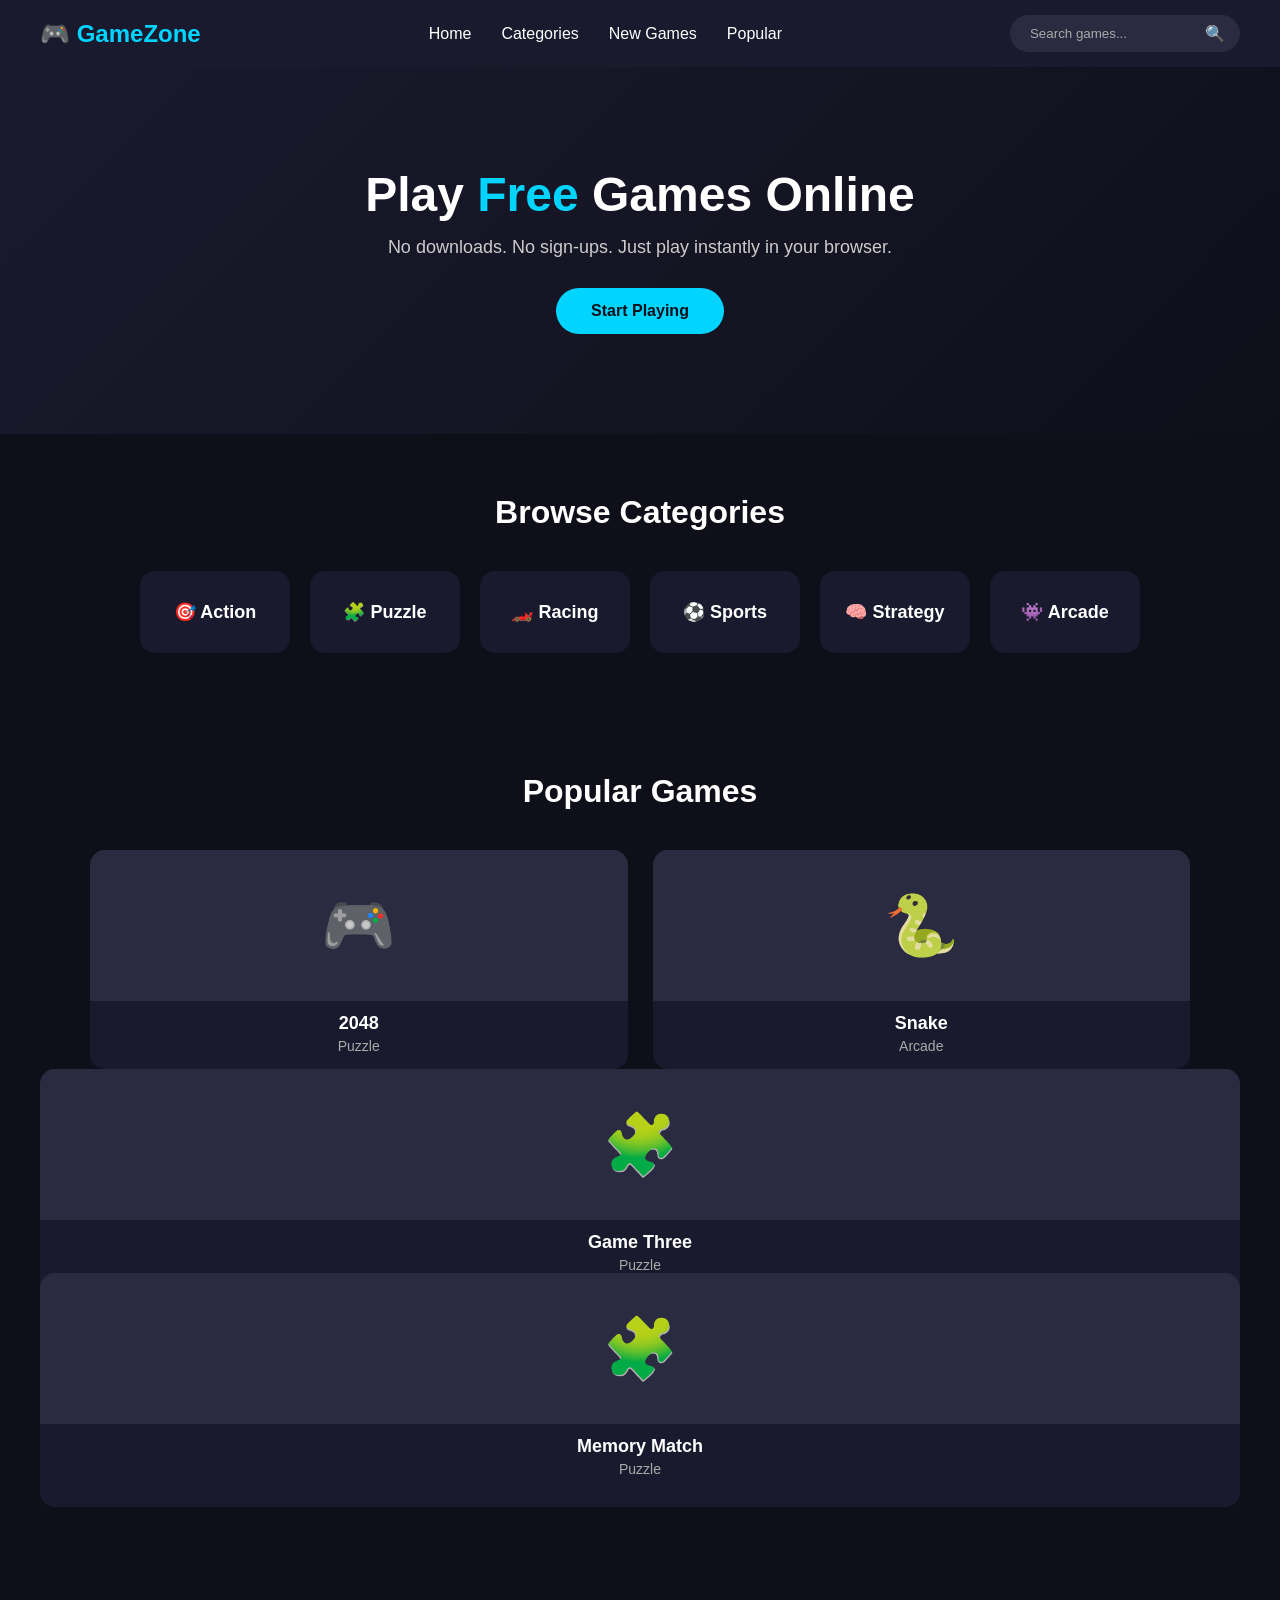
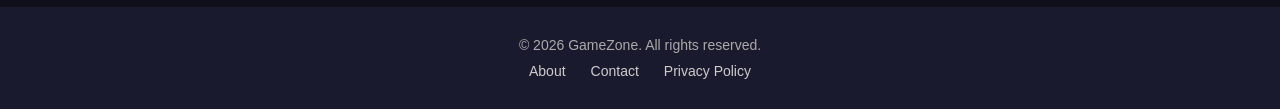
==== index.html @ 82336a3c "Clean project structure with all games" ====
<!DOCTYPE html>
<html lang="en">
<head>
    <meta charset="UTF-8">
    <meta name="viewport" content="width=device-width, initial-scale=1.0">
    <title>Browser Gaming Platform</title>
    <link rel="stylesheet" href="css/style.css">
</head>
<body>
    
    
    <header class="main-header">
        <div class="logo">
            🎮 <span>GameZone</span>
        </div>

        <nav class="nav-links">
            <ul>
                <li><a href="#">Home</a></li>
                <li><a href="#">Categories</a></li>
                <li><a href="#">New Games</a></li>
                <li><a href="#">Popular</a></li>
            </ul>
        </nav>

        <div class="search-bar">
            <input type="text" placeholder="Search games...">
            <button>🔍</button>
        </div>
    </header>
    <section class="hero">
        <h1>Play <span>Free</span> Games Online</h1>
        <p>No downloads. No sign-ups. Just play instantly in your browser.</p>
        <a href="#games" class="hero-btn">Start Playing</a>
    </section>
    <section class="categories">
        <h2>Browse Categories</h2>
        <div class="category-grid">
            <div class="category-card">🎯 Action</div>
            <div class="category-card">🧩 Puzzle</div>
            <div class="category-card">🏎️ Racing</div>
            <div class="category-card">⚽ Sports</div>
            <div class="category-card">🧠 Strategy</div>
            <div class="category-card">👾 Arcade</div>
        </div>
    </section>
    <section class="games" id="games">
        <h2>Popular Games</h2>
        <div class="games-grid">
            <a href="games/game1.html" class="game-card">
                <div class="game-thumbnail">🎮</div>
                <h3>2048</h3>
                <p>Puzzle</p>
            </a>
            <a href="../games/game2.html" class="game-card">
                <div class="game-thumbnail">🐍</div>
                <h3>Snake</h3>
                <p>Arcade</p>
            </a>
            </div>
            <div class="game-card">
                <div class="game-thumbnail">🧩</div>
                <h3>Game Three</h3>
                <p>Puzzle</p>
            
            <a href="games/game3.html" class="game-card">
                <div class="game-thumbnail">🧩</div>
                <h3>Memory Match</h3>
                <p>Puzzle</p>
            </a>
        </div>
    </section>
    <footer class="main-footer">
        <p>&copy; 2026 GameZone. All rights reserved.</p>
        <div class="footer-links">
            <a href="#">About</a>
            <a href="#">Contact</a>
            <a href="#">Privacy Policy</a>
        </div>
    </footer>

    <script src="js/script.js"></script>
</body>
    
    <script src="js/script.js"></script>

</body>
</html>
---- css/style.css ----
/* Reset */
* {
    margin: 0;
    padding: 0;
    box-sizing: border-box;
}

body {
    font-family: 'Segoe UI', Arial, sans-serif;
    background-color: #0f0f1a;
    color: #ffffff;
}

a {
    text-decoration: none;
    color: inherit;
}

ul {
    list-style: none;
}
/* Header */
.main-header {
    display: flex;
    align-items: center;
    justify-content: space-between;
    padding: 15px 40px;
    background-color: #1a1a2e;
    box-shadow: 0 2px 10px rgba(0,0,0,0.3);
}

.logo {
    font-size: 24px;
    font-weight: bold;
}

.logo span {
    color: #00d4ff;
}

.nav-links ul {
    display: flex;
    gap: 30px;
}

.nav-links a {
    font-size: 16px;
    font-weight: 500;
    transition: color 0.3s;
}

.nav-links a:hover {
    color: #00d4ff;
}

.search-bar {
    display: flex;
    align-items: center;
    background-color: #2a2a40;
    border-radius: 20px;
    padding: 6px 15px;
}

.search-bar input {
    background: none;
    border: none;
    outline: none;
    color: white;
    padding: 5px;
    width: 180px;
}

.search-bar input::placeholder {
    color: #aaa;
}

.search-bar button {
    background: none;
    border: none;
    color: white;
    cursor: pointer;
    font-size: 16px;
}

/* Hero Section */
.hero {
    text-align: center;
    padding: 100px 20px;
    background: linear-gradient(135deg, #1a1a2e 0%, #0f0f1a 100%);
}

.hero h1 {
    font-size: 48px;
    margin-bottom: 15px;
}

.hero h1 span {
    color: #00d4ff;
}

.hero p {
    font-size: 18px;
    color: #cccccc;
    margin-bottom: 30px;
}

.hero-btn {
    display: inline-block;
    background-color: #00d4ff;
    color: #0f0f1a;
    padding: 14px 35px;
    border-radius: 30px;
    font-weight: bold;
    font-size: 16px;
    transition: transform 0.3s, box-shadow 0.3s;
}

.hero-btn:hover {
    transform: translateY(-3px);
    box-shadow: 0 5px 20px rgba(0, 212, 255, 0.4);
}
/* Categories Section */
.categories {
    padding: 60px 40px;
    text-align: center;
}

.categories h2 {
    font-size: 32px;
    margin-bottom: 40px;
}

.category-grid {
    display: grid;
    grid-template-columns: repeat(auto-fit, minmax(150px, 1fr));
    gap: 20px;
    max-width: 1000px;
    margin: 0 auto;
}

.category-card {
    background-color: #1a1a2e;
    padding: 30px 20px;
    border-radius: 15px;
    font-size: 18px;
    font-weight: 600;
    cursor: pointer;
    transition: transform 0.3s, background-color 0.3s;
}

.category-card:hover {
    transform: translateY(-5px);
    background-color: #2a2a40;
}
/* Games Section */
.games {
    padding: 60px 40px;
    text-align: center;
}

.games h2 {
    font-size: 32px;
    margin-bottom: 40px;
}

.games-grid {
    display: grid;
    grid-template-columns: repeat(auto-fit, minmax(200px, 1fr));
    gap: 25px;
    max-width: 1100px;
    margin: 0 auto;
}

.game-card {
    background-color: #1a1a2e;
    border-radius: 15px;
    overflow: hidden;
    cursor: pointer;
    transition: transform 0.3s, box-shadow 0.3s;
    padding-bottom: 15px;
}

.game-card:hover {
    transform: translateY(-8px);
    box-shadow: 0 10px 25px rgba(0, 212, 255, 0.2);
}

.game-thumbnail {
    background-color: #2a2a40;
    font-size: 60px;
    padding: 40px 0;
    display: flex;
    align-items: center;
    justify-content: center;
}

.game-card h3 {
    margin-top: 12px;
    font-size: 18px;
}

.game-card p {
    color: #aaaaaa;
    font-size: 14px;
    margin-top: 4px;
}
/* Footer */
.main-footer {
    text-align: center;
    padding: 30px 20px;
    background-color: #1a1a2e;
    margin-top: 40px;
}

.main-footer p {
    color: #aaaaaa;
    font-size: 14px;
    margin-bottom: 10px;
}

.footer-links {
    display: flex;
    justify-content: center;
    gap: 25px;
}

.footer-links a {
    color: #cccccc;
    font-size: 14px;
    transition: color 0.3s;
}

.footer-links a:hover {
    color: #00d4ff;
}
.game-card {
    display: block;
}
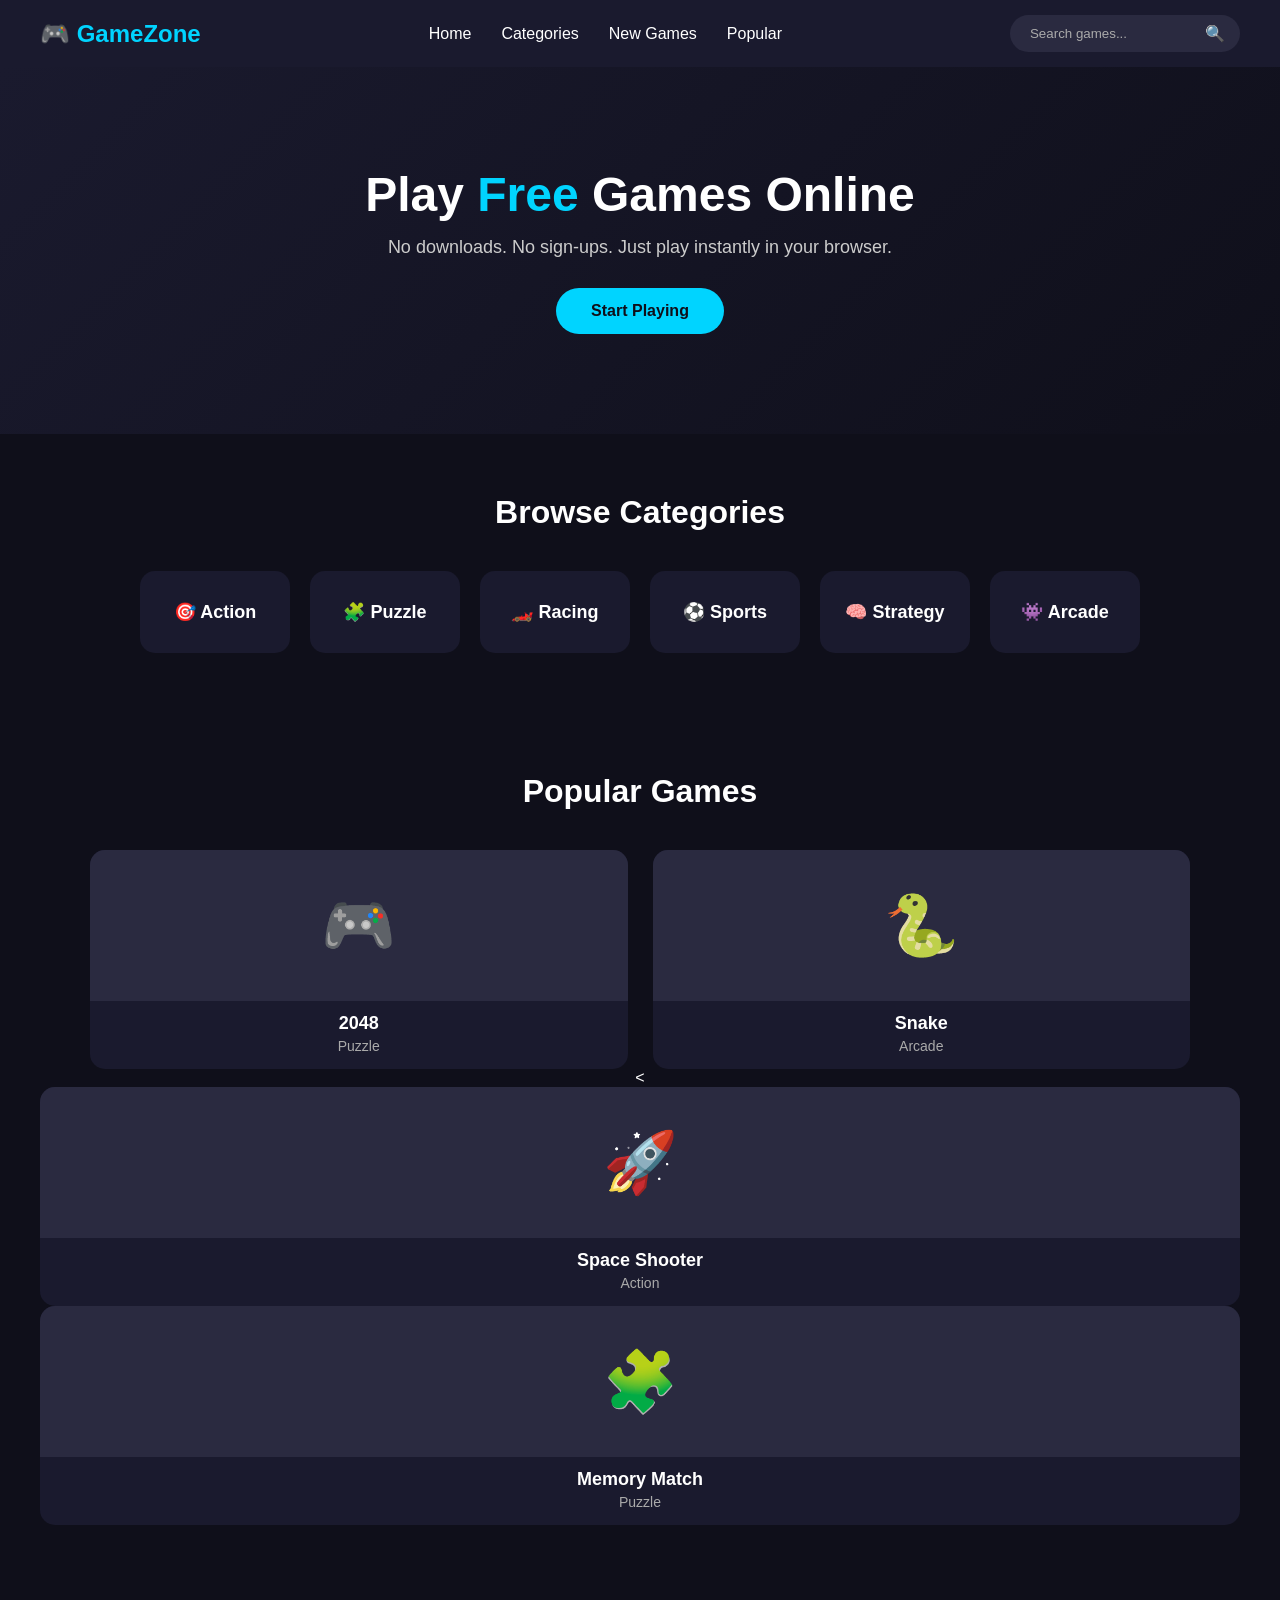
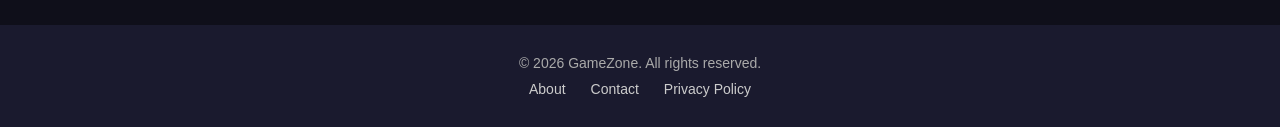
==== commit f145f700: "Added Space Shooter game (Godot)" ====
--- a/index.html
+++ b/index.html
@@ -58,10 +58,11 @@
                 <p>Arcade</p>
             </a>
             </div>
-            <div class="game-card">
-                <div class="game-thumbnail">🧩</div>
-                <h3>Game Three</h3>
-                <p>Puzzle</p>
+            <<a href="games/space-shooter/index.html" class="game-card">
+                <div class="game-thumbnail">🚀</div>
+                <h3>Space Shooter</h3>
+                <p>Action</p>
+            </a>
             
             <a href="games/game3.html" class="game-card">
                 <div class="game-thumbnail">🧩</div>
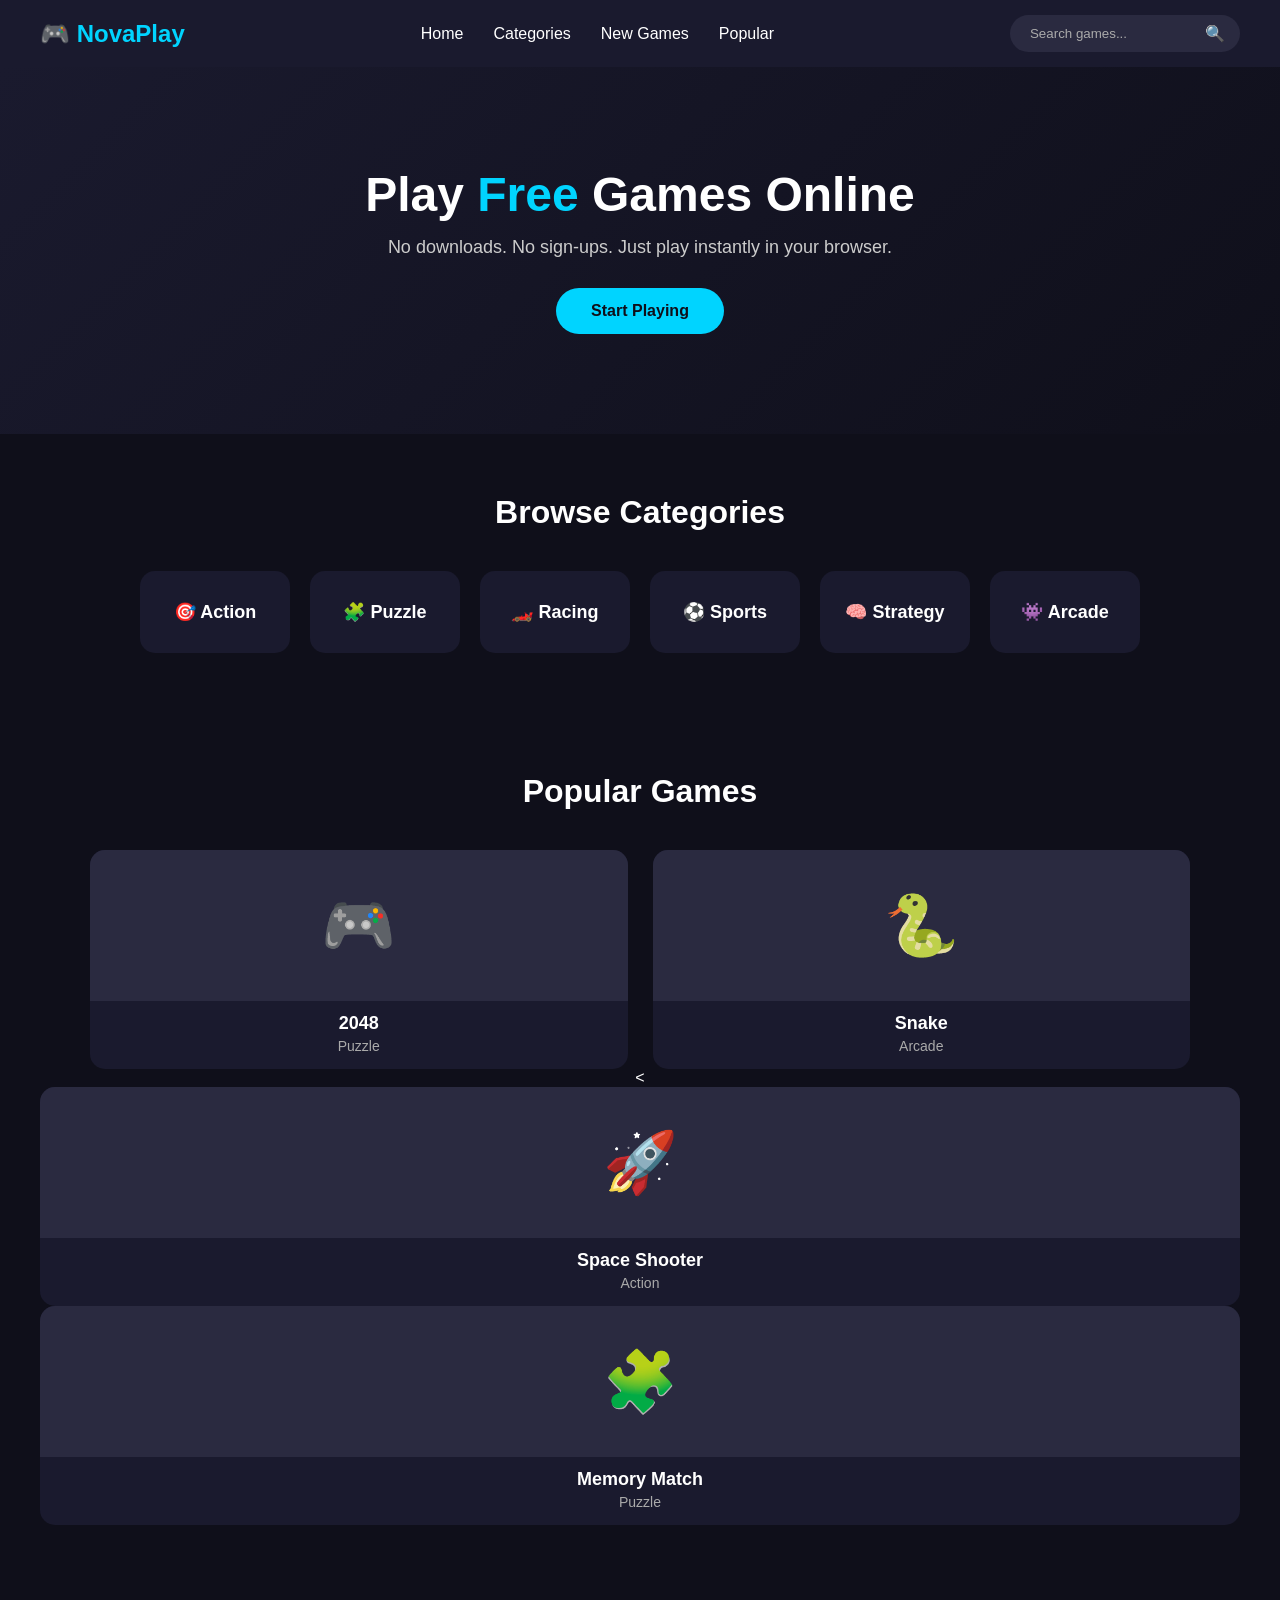
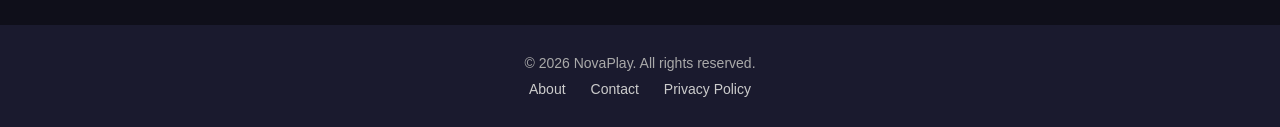
==== commit 45b27651: "Renamed to NovaPlay, added SEO tags" ====
--- a/index.html
+++ b/index.html
@@ -3,7 +3,12 @@
 <head>
     <meta charset="UTF-8">
     <meta name="viewport" content="width=device-width, initial-scale=1.0">
-    <title>Browser Gaming Platform</title>
+    <title>NovaPlay - Play Free Games Online</title>
+    <meta name="description" content="NovaPlay - Play free online games instantly in your browser. No downloads, no sign-ups. Enjoy puzzle, arcade, and action games.">
+    <meta name="keywords" content="free online games, browser games, NovaPlay, play games online, 2048, snake game, memory game">
+    <meta property="og:title" content="NovaPlay - Play Free Games Online">
+    <meta property="og:description" content="Play free online games instantly in your browser. No downloads needed.">
+    <meta property="og:type" content="website">
     <link rel="stylesheet" href="css/style.css">
 </head>
 <body>
@@ -11,7 +16,7 @@
     
     <header class="main-header">
         <div class="logo">
-            🎮 <span>GameZone</span>
+            🎮 <span>NovaPlay</span>
         </div>
 
         <nav class="nav-links">
@@ -72,7 +77,7 @@
         </div>
     </section>
     <footer class="main-footer">
-        <p>&copy; 2026 GameZone. All rights reserved.</p>
+        <p>&copy; 2026 NovaPlay. All rights reserved.</p>
         <div class="footer-links">
             <a href="#">About</a>
             <a href="#">Contact</a>
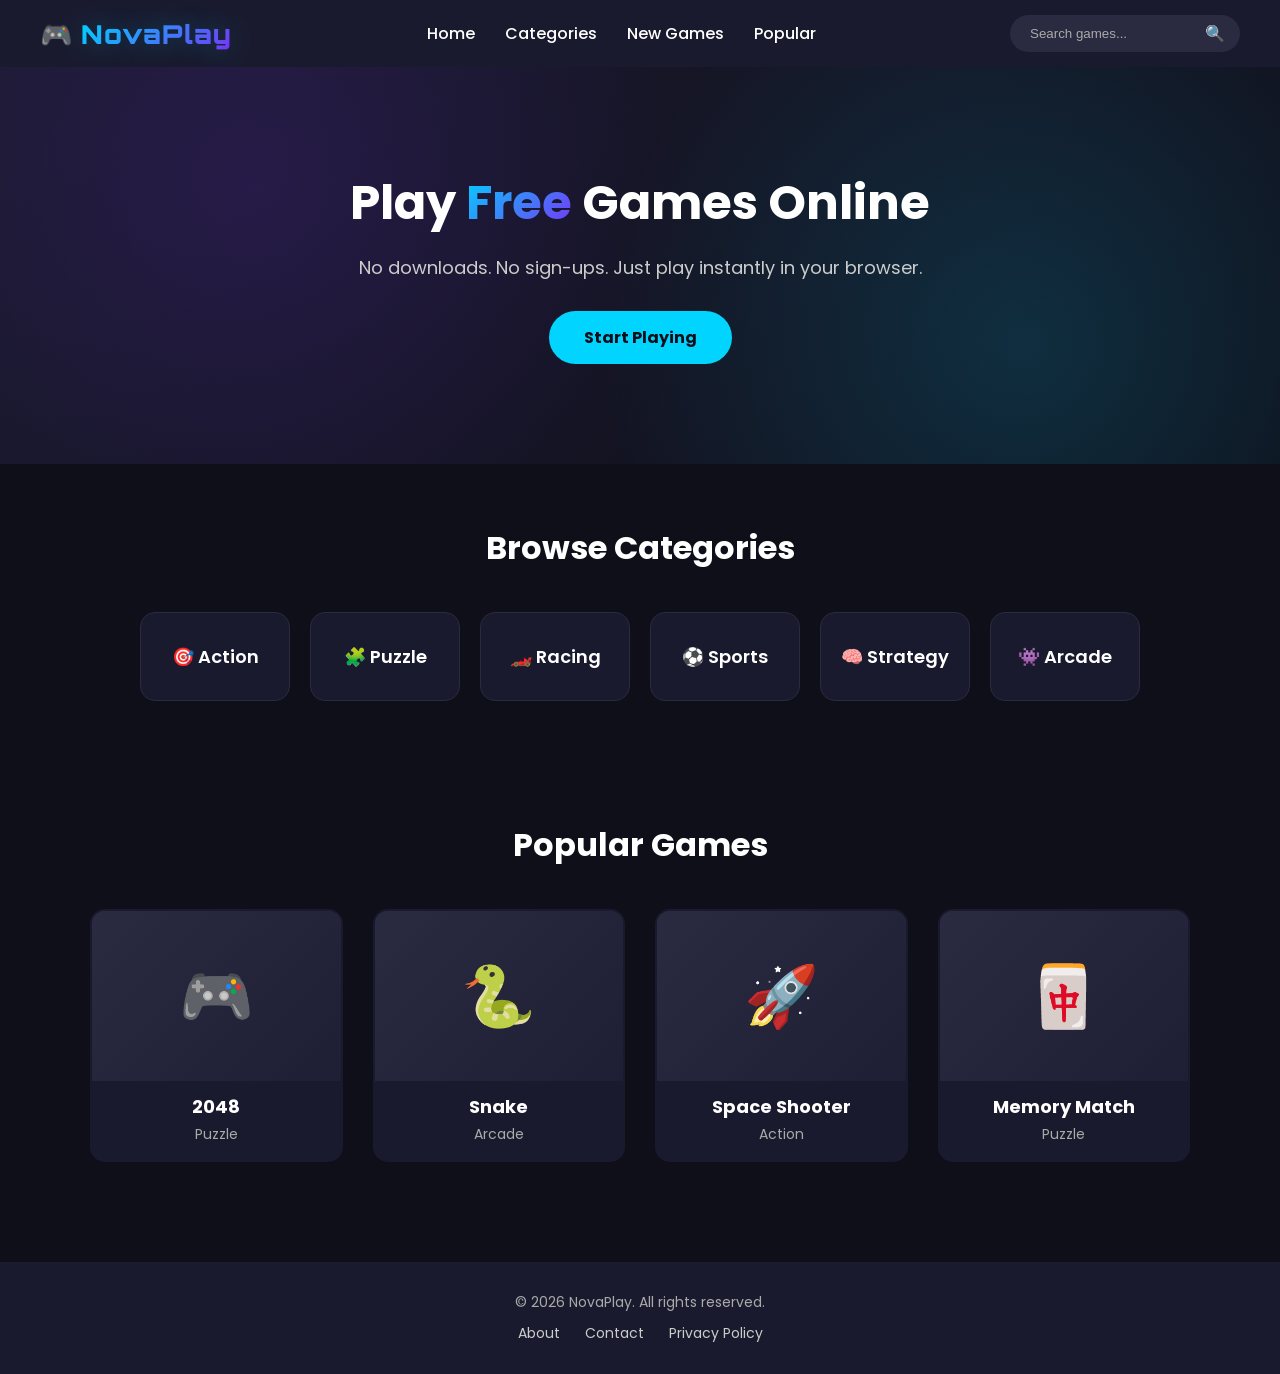
==== commit 16f53b1d: "Improved design, fonts, gradients, fixed game cards" ====
--- a/index.html
+++ b/index.html
@@ -4,6 +4,9 @@
     <meta charset="UTF-8">
     <meta name="viewport" content="width=device-width, initial-scale=1.0">
     <title>NovaPlay - Play Free Games Online</title>
+    <link rel="preconnect" href="https://fonts.googleapis.com">
+    <link rel="preconnect" href="https://fonts.gstatic.com" crossorigin>
+    <link href="https://fonts.googleapis.com/css2?family=Orbitron:wght@500;700;900&family=Poppins:wght@400;500;600&display=swap" rel="stylesheet">
     <meta name="description" content="NovaPlay - Play free online games instantly in your browser. No downloads, no sign-ups. Enjoy puzzle, arcade, and action games.">
     <meta name="keywords" content="free online games, browser games, NovaPlay, play games online, 2048, snake game, memory game">
     <meta property="og:title" content="NovaPlay - Play Free Games Online">
@@ -57,20 +60,18 @@
                 <h3>2048</h3>
                 <p>Puzzle</p>
             </a>
-            <a href="../games/game2.html" class="game-card">
+            <a href="games/game2.html" class="game-card">
                 <div class="game-thumbnail">🐍</div>
                 <h3>Snake</h3>
                 <p>Arcade</p>
             </a>
-            </div>
-            <<a href="games/space-shooter/index.html" class="game-card">
+            <a href="games/space-shooter/index.html" class="game-card">
                 <div class="game-thumbnail">🚀</div>
                 <h3>Space Shooter</h3>
                 <p>Action</p>
             </a>
-            
             <a href="games/game3.html" class="game-card">
-                <div class="game-thumbnail">🧩</div>
+                <div class="game-thumbnail">🀄</div>
                 <h3>Memory Match</h3>
                 <p>Puzzle</p>
             </a>
--- a/css/style.css
+++ b/css/style.css
@@ -6,7 +6,7 @@
 }
 
 body {
-    font-family: 'Segoe UI', Arial, sans-serif;
+    font-family: 'Poppins', 'Segoe UI', Arial, sans-serif;
     background-color: #0f0f1a;
     color: #ffffff;
 }
@@ -30,8 +30,21 @@
 }
 
 .logo {
-    font-size: 24px;
-    font-weight: bold;
+    font-family: 'Orbitron', sans-serif;
+    font-size: 26px;
+    font-weight: 900;
+    letter-spacing: 1px;
+    display: flex;
+    align-items: center;
+    gap: 8px;
+}
+
+.logo span {
+    background: linear-gradient(135deg, #00d4ff 0%, #7b2ff7 100%);
+    -webkit-background-clip: text;
+    -webkit-text-fill-color: transparent;
+    background-clip: text;
+    text-shadow: 0 0 30px rgba(0, 212, 255, 0.3);
 }
 
 .logo span {
@@ -86,7 +99,11 @@
 .hero {
     text-align: center;
     padding: 100px 20px;
-    background: linear-gradient(135deg, #1a1a2e 0%, #0f0f1a 100%);
+    background: radial-gradient(circle at 20% 30%, rgba(123, 47, 247, 0.15) 0%, transparent 40%),
+                radial-gradient(circle at 80% 70%, rgba(0, 212, 255, 0.15) 0%, transparent 40%),
+                linear-gradient(135deg, #1a1a2e 0%, #0f0f1a 100%);
+    position: relative;
+    overflow: hidden;
 }
 
 .hero h1 {
@@ -95,7 +112,10 @@
 }
 
 .hero h1 span {
-    color: #00d4ff;
+    background: linear-gradient(135deg, #00d4ff 0%, #7b2ff7 100%);
+    -webkit-background-clip: text;
+    -webkit-text-fill-color: transparent;
+    background-clip: text;
 }
 
 .hero p {
@@ -132,7 +152,7 @@
 
 .category-grid {
     display: grid;
-    grid-template-columns: repeat(auto-fit, minmax(150px, 1fr));
+    grid-template-columns: repeat(auto-fill, minmax(150px, 1fr));
     gap: 20px;
     max-width: 1000px;
     margin: 0 auto;
@@ -145,12 +165,14 @@
     font-size: 18px;
     font-weight: 600;
     cursor: pointer;
-    transition: transform 0.3s, background-color 0.3s;
+    transition: transform 0.3s, background-color 0.3s, box-shadow 0.3s;
+    border: 1px solid #2a2a40;
 }
 
 .category-card:hover {
     transform: translateY(-5px);
     background-color: #2a2a40;
+    box-shadow: 0 8px 20px rgba(123, 47, 247, 0.2);
 }
 /* Games Section */
 .games {
@@ -165,10 +187,11 @@
 
 .games-grid {
     display: grid;
-    grid-template-columns: repeat(auto-fit, minmax(200px, 1fr));
-    gap: 25px;
+    grid-template-columns: repeat(auto-fill, minmax(220px, 1fr));
+    gap: 30px;
     max-width: 1100px;
     margin: 0 auto;
+    justify-items: stretch;
 }
 
 .game-card {
@@ -176,13 +199,29 @@
     border-radius: 15px;
     overflow: hidden;
     cursor: pointer;
-    transition: transform 0.3s, box-shadow 0.3s;
+    transition: transform 0.3s, box-shadow 0.3s, border-color 0.3s;
     padding-bottom: 15px;
+    border: 2px solid transparent;
 }
 
 .game-card:hover {
     transform: translateY(-8px);
-    box-shadow: 0 10px 25px rgba(0, 212, 255, 0.2);
+    box-shadow: 0 15px 35px rgba(0, 212, 255, 0.25);
+    border-color: #00d4ff;
+}
+
+.game-thumbnail {
+    background: linear-gradient(135deg, #2a2a40 0%, #1e1e35 100%);
+    font-size: 60px;
+    padding: 40px 0;
+    display: flex;
+    align-items: center;
+    justify-content: center;
+    transition: transform 0.3s;
+}
+
+.game-card:hover .game-thumbnail {
+    transform: scale(1.1);
 }
 
 .game-thumbnail {
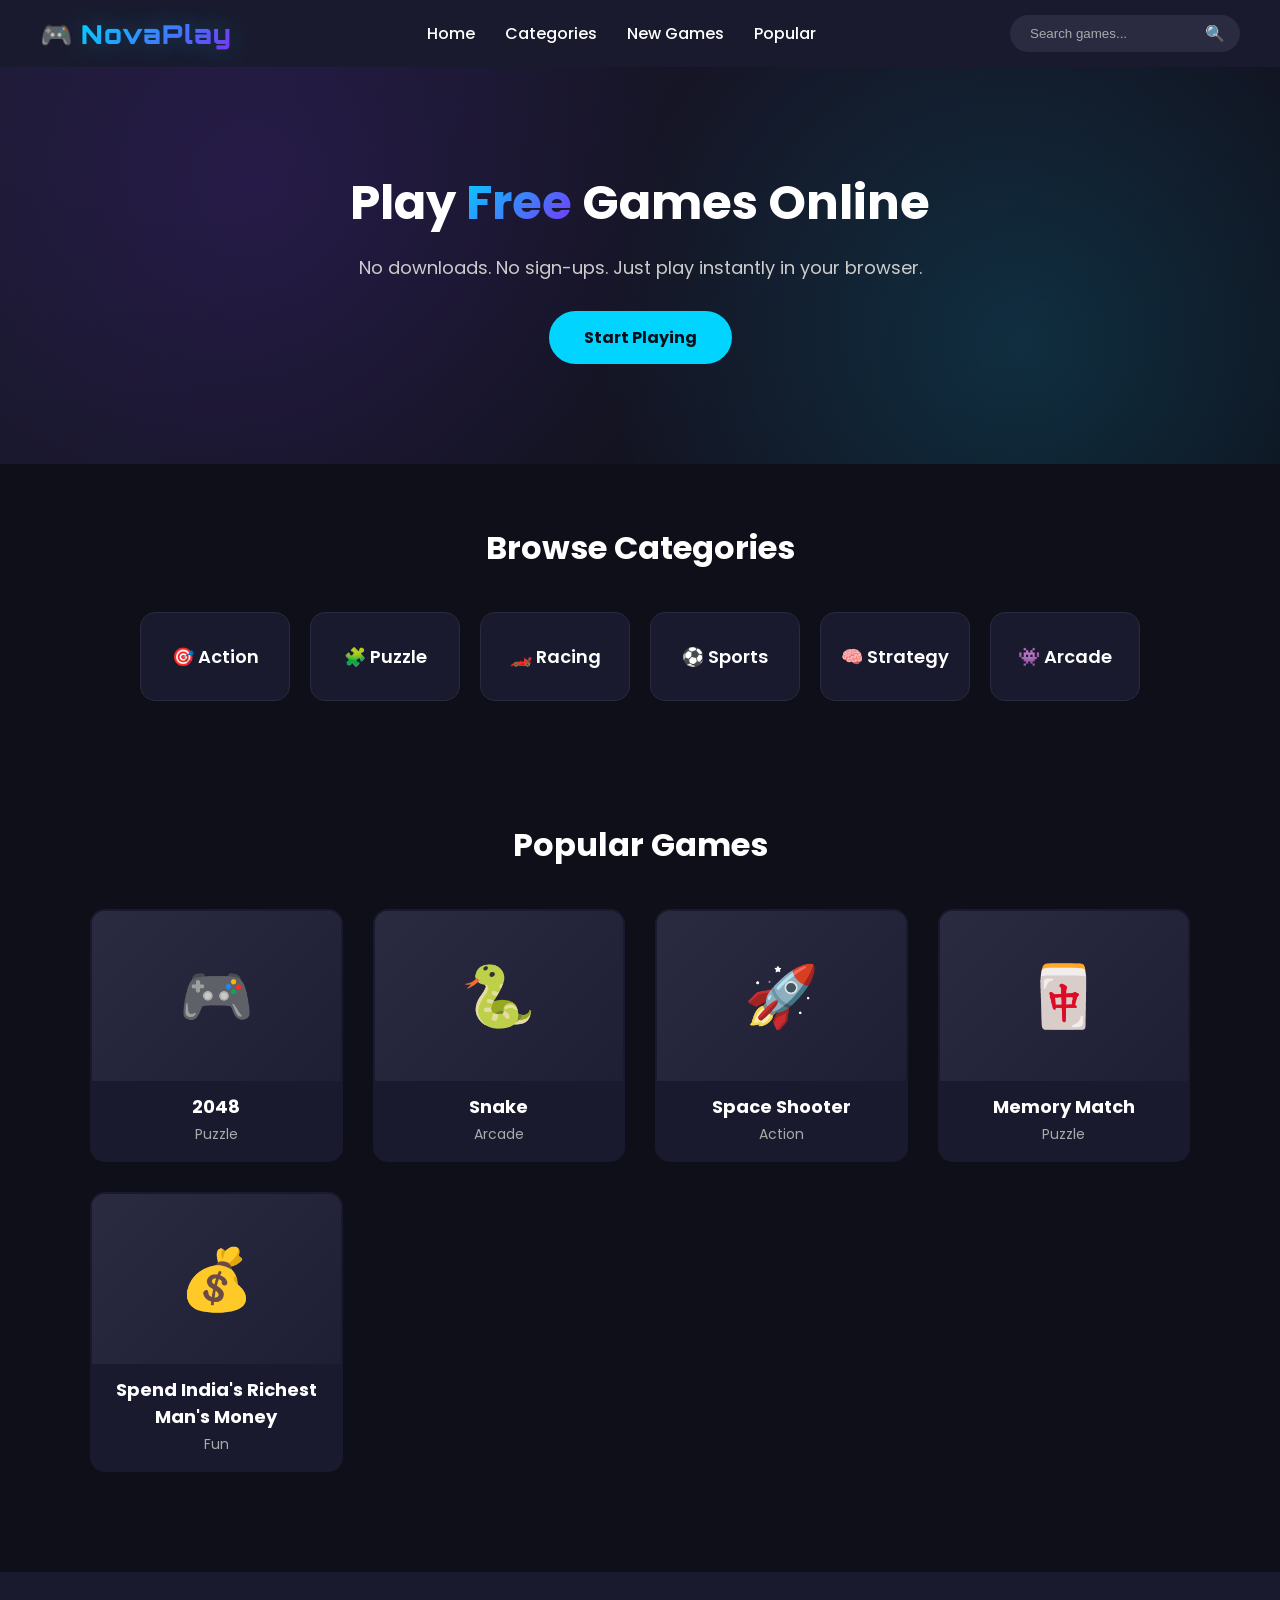
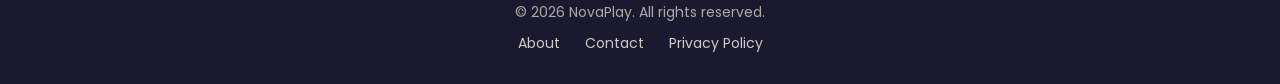
==== commit 289fa844: "Added Spend India's Richest Man's Money game" ====
--- a/index.html
+++ b/index.html
@@ -64,8 +64,7 @@
                 <div class="game-thumbnail">🐍</div>
                 <h3>Snake</h3>
                 <p>Arcade</p>
-            </a>
-            <a href="games/space-shooter/index.html" class="game-card">
+            <a href="games/game4.html" class="game-card">
                 <div class="game-thumbnail">🚀</div>
                 <h3>Space Shooter</h3>
                 <p>Action</p>
@@ -75,6 +74,12 @@
                 <h3>Memory Match</h3>
                 <p>Puzzle</p>
             </a>
+            <a href="games/game5.html" class="game-card">
+    <div class="game-thumbnail">💰</div>
+    <h3>Spend India's Richest Man's Money</h3>
+    <p>Fun</p>
+</a>
+            
         </div>
     </section>
     <footer class="main-footer">
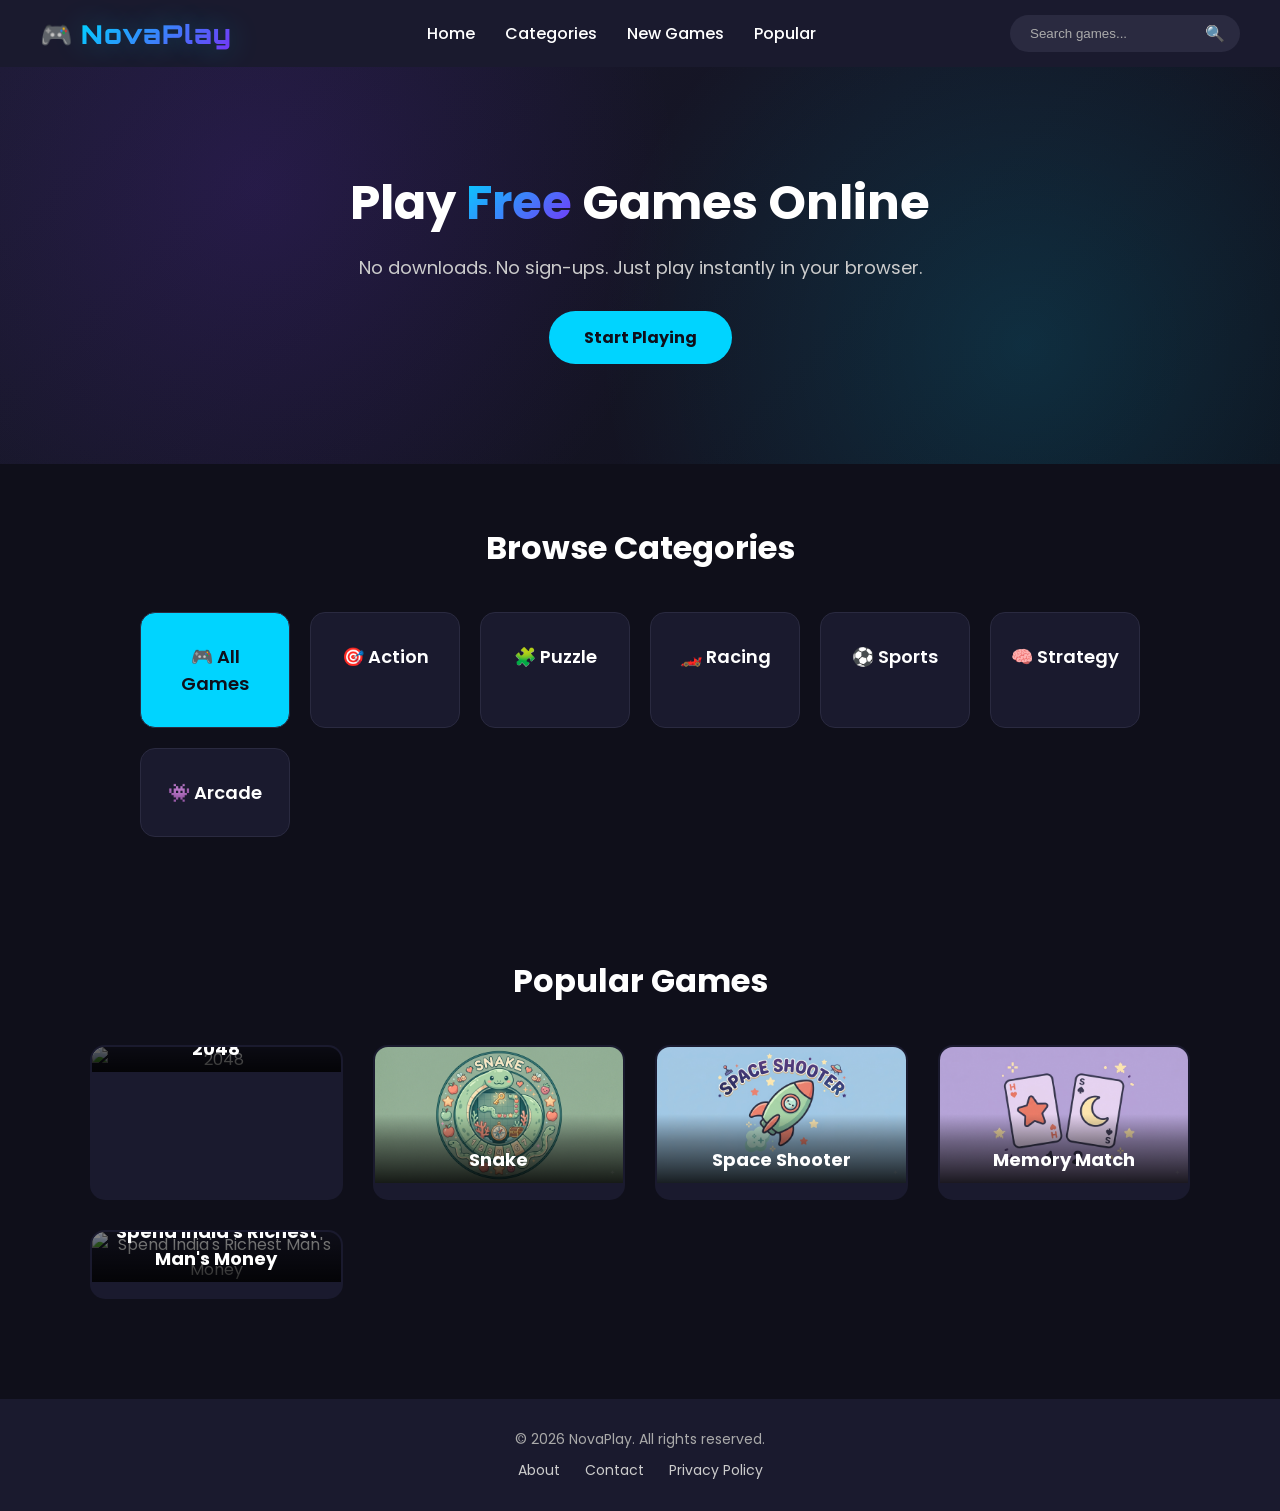
==== commit 215970dd: "Added category filter and image thumbnails" ====
--- a/index.html
+++ b/index.html
@@ -42,42 +42,63 @@
         <a href="#games" class="hero-btn">Start Playing</a>
     </section>
     <section class="categories">
-        <h2>Browse Categories</h2>
-        <div class="category-grid">
-            <div class="category-card">🎯 Action</div>
-            <div class="category-card">🧩 Puzzle</div>
-            <div class="category-card">🏎️ Racing</div>
-            <div class="category-card">⚽ Sports</div>
-            <div class="category-card">🧠 Strategy</div>
-            <div class="category-card">👾 Arcade</div>
-        </div>
-    </section>
+    <h2>Browse Categories</h2>
+    <div class="category-grid">
+        <div class="category-card active" data-filter="all">🎮 All Games</div>
+        <div class="category-card" data-filter="action">🎯 Action</div>
+        <div class="category-card" data-filter="puzzle">🧩 Puzzle</div>
+        <div class="category-card" data-filter="racing">🏎️ Racing</div>
+        <div class="category-card" data-filter="sports">⚽ Sports</div>
+        <div class="category-card" data-filter="strategy">🧠 Strategy</div>
+        <div class="category-card" data-filter="arcade">👾 Arcade</div>
+    </div>
+</section>
     <section class="games" id="games">
         <h2>Popular Games</h2>
         <div class="games-grid">
-            <a href="games/game1.html" class="game-card">
-                <div class="game-thumbnail">🎮</div>
-                <h3>2048</h3>
-                <p>Puzzle</p>
-            </a>
-            <a href="games/game2.html" class="game-card">
-                <div class="game-thumbnail">🐍</div>
-                <h3>Snake</h3>
-                <p>Arcade</p>
-            <a href="games/game4.html" class="game-card">
-                <div class="game-thumbnail">🚀</div>
-                <h3>Space Shooter</h3>
-                <p>Action</p>
-            </a>
-            <a href="games/game3.html" class="game-card">
-                <div class="game-thumbnail">🀄</div>
-                <h3>Memory Match</h3>
-                <p>Puzzle</p>
-            </a>
-            <a href="games/game5.html" class="game-card">
-    <div class="game-thumbnail">💰</div>
-    <h3>Spend India's Richest Man's Money</h3>
-    <p>Fun</p>
+          <a href="games/game1.html" class="game-card" data-category="puzzle">
+    <div class="game-thumbnail">
+        <img src="assets/images/2048.png" alt="2048">
+        <div class="game-info">
+            <h3>2048</h3>
+        </div>
+    </div>
+</a>
+
+<a href="games/game2.html" class="game-card" data-category="arcade">
+    <div class="game-thumbnail">
+        <img src="assets/images/snake.png" alt="Snake">
+        <div class="game-info">
+            <h3>Snake</h3>
+        </div>
+    </div>
+</a>
+
+<a href="games/game4.html" class="game-card" data-category="action">
+    <div class="game-thumbnail">
+        <img src="assets/images/space shooter.png" alt="Space Shooter">
+        <div class="game-info">
+            <h3>Space Shooter</h3>
+        </div>
+    </div>
+</a>
+
+<a href="games/game3.html" class="game-card" data-category="puzzle">
+    <div class="game-thumbnail">
+        <img src="assets/images/memory card.png" alt="Memory Match">
+        <div class="game-info">
+            <h3>Memory Match</h3>
+        </div>
+    </div>
+</a>
+
+<a href="games/game5.html" class="game-card" data-category="fun">
+    <div class="game-thumbnail">
+        <img src="assets/images/spend money.png" alt="Spend India's Richest Man's Money">
+        <div class="game-info">
+            <h3>Spend India's Richest Man's Money</h3>
+        </div>
+    </div>
 </a>
             
         </div>
@@ -95,6 +116,6 @@
 </body>
     
     <script src="js/script.js"></script>
-
+    <script src="js/filter.js"></script>
 </body>
 </html>                      
--- a/css/style.css
+++ b/css/style.css
@@ -174,6 +174,10 @@
     background-color: #2a2a40;
     box-shadow: 0 8px 20px rgba(123, 47, 247, 0.2);
 }
+.category-card.active {
+    background-color: #00d4ff;
+    color: #0f0f1a;
+}
 /* Games Section */
 .games {
     padding: 60px 40px;
@@ -211,27 +215,42 @@
 }
 
 .game-thumbnail {
-    background: linear-gradient(135deg, #2a2a40 0%, #1e1e35 100%);
-    font-size: 60px;
-    padding: 40px 0;
-    display: flex;
-    align-items: center;
-    justify-content: center;
-    transition: transform 0.3s;
+    position: relative;
+}
+
+.game-info {
+    position: absolute;
+    bottom: 0;
+    left: 0;
+    width: 100%;
+    padding: 20px 12px 10px;
+    background: linear-gradient(to top, rgba(0,0,0,0.85) 0%, rgba(0,0,0,0.4) 60%, transparent 100%);
+}
+
+.game-info h3 {
+    margin: 0;
+    font-size: 16px;
+    color: #ffffff;
+}
+
+.game-info p {
+    margin: 2px 0 0;
+    font-size: 12px;
+    color: #dddddd;
+}
+
+.game-thumbnail img {
+    width: 100%;
+    height: 100%;
+    object-fit: cover;
+    display: block;
 }
 
 .game-card:hover .game-thumbnail {
     transform: scale(1.1);
 }
 
-.game-thumbnail {
-    background-color: #2a2a40;
-    font-size: 60px;
-    padding: 40px 0;
-    display: flex;
-    align-items: center;
-    justify-content: center;
-}
+
 
 .game-card h3 {
     margin-top: 12px;
